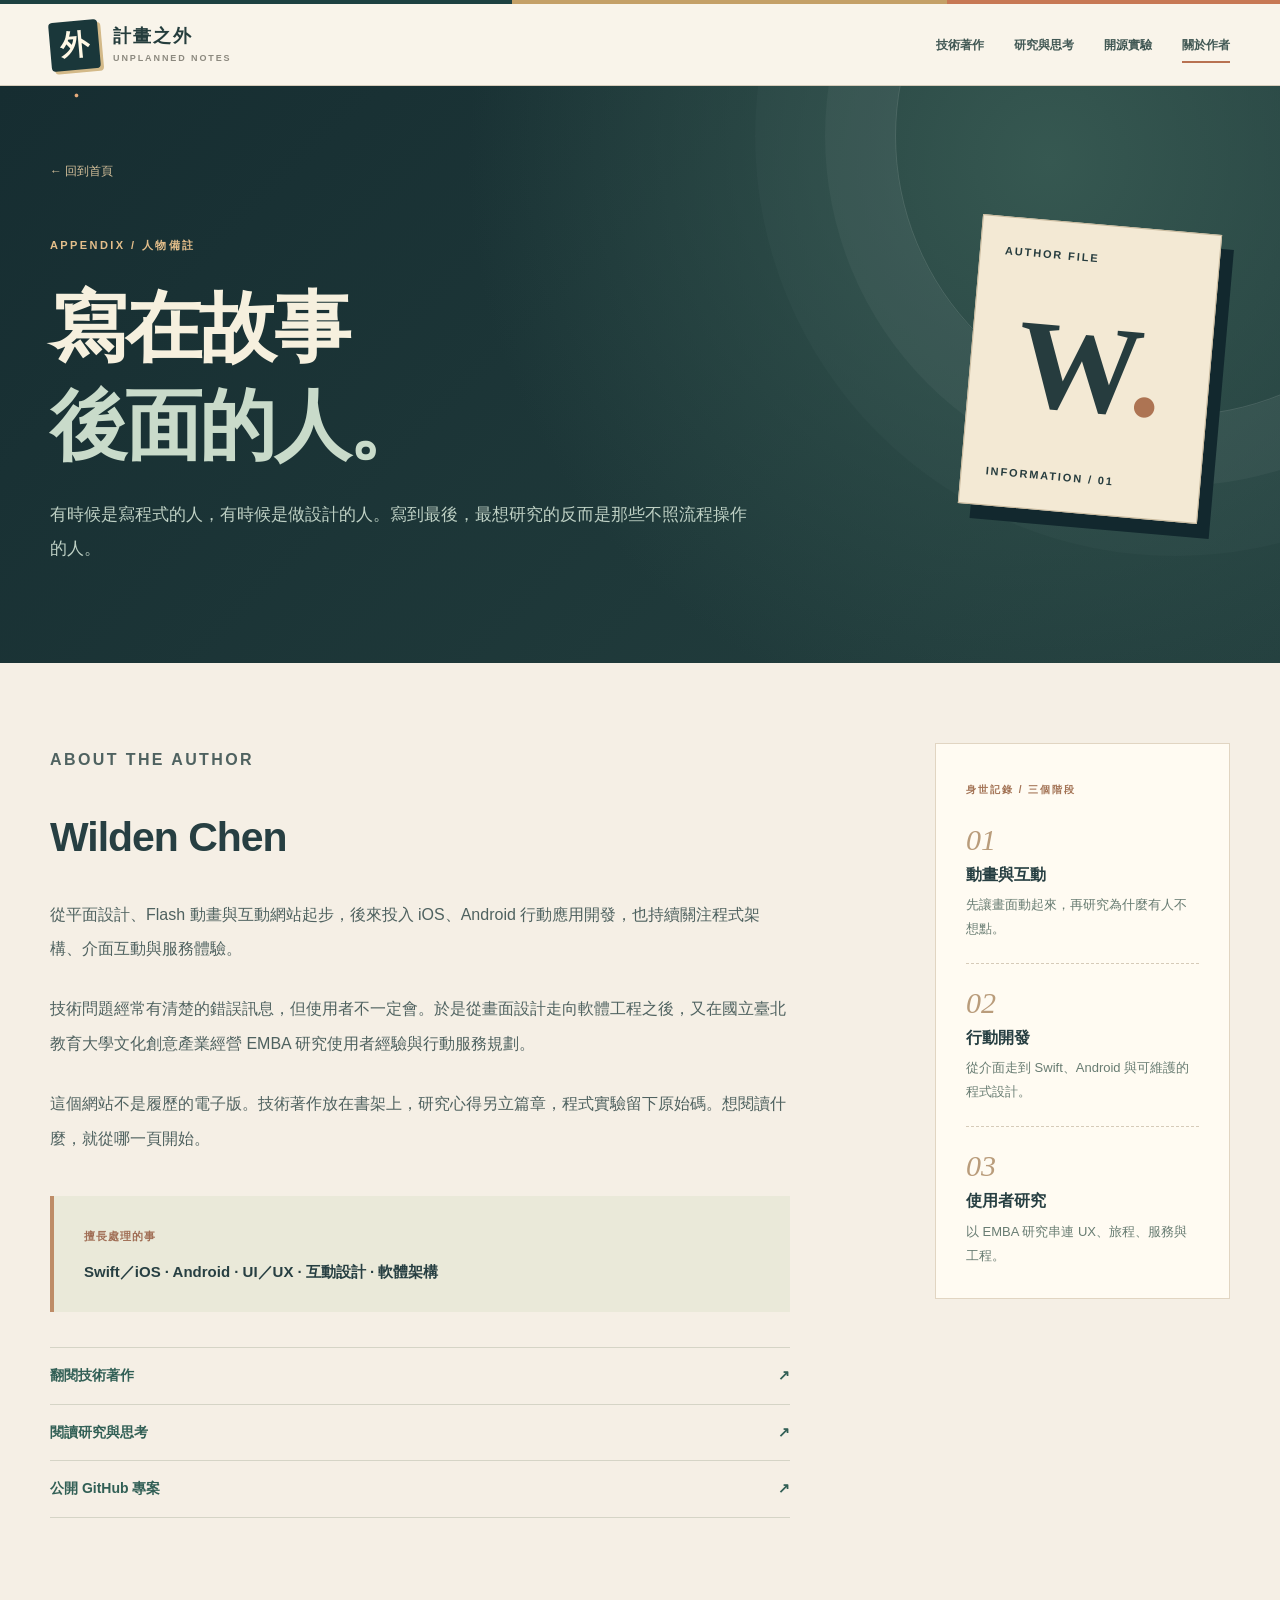
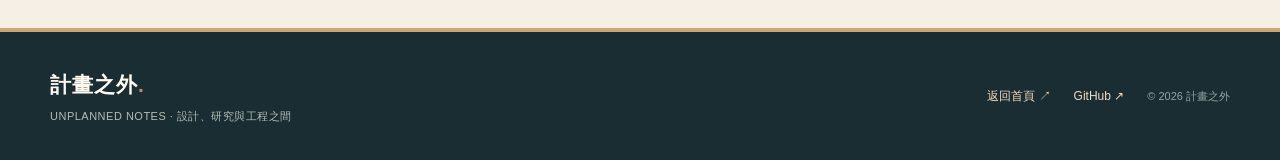
==== about/index.html @ 87dba8fc "feat: make site a content-first publication with separate about page" ====
<!doctype html>
<html lang="zh-Hant">
<head>
  <meta charset="utf-8">
  <meta name="viewport" content="width=device-width, initial-scale=1">
  <meta name="color-scheme" content="light">
  <meta name="theme-color" content="#15262f">
  <meta name="description" content="關於《計畫之外》的作者：從平面與互動設計走到 iOS／Android 開發，再走進 UX 與服務設計。">
  <meta property="og:type" content="article">
  <meta property="og:title" content="關於作者｜計畫之外">
  <meta property="og:description" content="從動畫、互動設計到行動開發。寫下技術與研究的人，偶爾也被需求反覆教做人。">
  <meta property="og:url" content="https://apps-dev.tech/about/">
  <link rel="canonical" href="https://apps-dev.tech/about/">
  <link rel="icon" type="image/svg+xml" href="/favicon.svg">
  <link rel="stylesheet" href="/styles.css">
  <link rel="stylesheet" href="/site-shell.css">
  <link rel="stylesheet" href="/about.css">
  <title>關於作者｜計畫之外</title>
</head>
<body class="about-page">
  <a class="skip-link" href="#main">跳至主要內容</a>
  <header class="site-header">
    <div class="container header-inner">
      <a class="brand" href="/" aria-label="計畫之外，返回首頁">
        <span class="brand-symbol" aria-hidden="true">外<span>.</span></span>
        <span class="brand-name">計畫之外<small>UNPLANNED NOTES</small></span>
      </a>
      <nav class="site-nav" aria-label="主要導覽">
        <a href="/#books">技術著作</a>
        <a href="/#research">研究與思考</a>
        <a href="/#projects">開源實驗</a>
        <a href="/about/" aria-current="page">關於作者</a>
      </nav>
    </div>
  </header>
  <main id="main">
    <section class="about-cover">
      <div class="container about-cover-layout">
        <div class="about-cover-text">
          <a class="about-back" href="/">← 回到首頁</a>
          <p class="about-kicker">APPENDIX / 人物備註</p>
          <h1>寫在故事<br><span>後面的人。</span></h1>
          <p class="about-deck">有時候是寫程式的人，有時候是做設計的人。寫到最後，最想研究的反而是那些不照流程操作的人。</p>
        </div>
        <div class="about-file" aria-hidden="true"><span>AUTHOR FILE</span><strong>W<span>.</span></strong><small>INFORMATION / 01</small></div>
      </div>
    </section>
    <section class="about-main container">
      <article class="about-prose">
        <p class="about-eyebrow">ABOUT THE AUTHOR</p>
        <h2>Wilden Chen</h2>
        <p>從平面設計、Flash 動畫與互動網站起步，後來投入 iOS、Android 行動應用開發，也持續關注程式架構、介面互動與服務體驗。</p>
        <p>技術問題經常有清楚的錯誤訊息，但使用者不一定會。於是從畫面設計走向軟體工程之後，又在國立臺北教育大學文化創意產業經營 EMBA 研究使用者經驗與行動服務規劃。</p>
        <p>這個網站不是履歷的電子版。技術著作放在書架上，研究心得另立篇章，程式實驗留下原始碼。想閱讀什麼，就從哪一頁開始。</p>
        <div class="about-signature"><span>擅長處理的事</span><p>Swift／iOS · Android · UI／UX · 互動設計 · 軟體架構</p></div>
        <div class="about-links">
          <a href="/#books">翻閱技術著作 <span aria-hidden="true">↗</span></a>
          <a href="/research/">閱讀研究與思考 <span aria-hidden="true">↗</span></a>
          <a href="https://github.com/WildenChen" target="_blank" rel="noopener noreferrer">公開 GitHub 專案 <span aria-hidden="true">↗</span></a>
        </div>
      </article>
      <aside class="about-marginalia">
        <span>身世記錄 / 三個階段</span>
        <div><b>01</b><strong>動畫與互動</strong><p>先讓畫面動起來，再研究為什麼有人不想點。</p></div>
        <div><b>02</b><strong>行動開發</strong><p>從介面走到 Swift、Android 與可維護的程式設計。</p></div>
        <div><b>03</b><strong>使用者研究</strong><p>以 EMBA 研究串連 UX、旅程、服務與工程。</p></div>
      </aside>
    </section>
  </main>
  <footer class="footer">
    <div class="container footer-inner">
      <div><strong>計畫之外<span class="period">.</span></strong><p>UNPLANNED NOTES · 設計、研究與工程之間</p></div>
      <div class="footer-right"><a href="/">返回首頁 ↗</a><a href="https://github.com/WildenChen" target="_blank" rel="noopener noreferrer">GitHub ↗</a><span>© 2026 計畫之外</span></div>
    </div>
  </footer>
</body>
</html>
---- styles.css ----
:root{
  --ink:#17252a;--ink-soft:#405158;--muted:#66747b;--page:#f7f6f2;--paper:#fffefa;
  --line:#e1e2df;--teal:#225d5c;--teal-bright:#a5dcc6;--gold:#dfb581;
  --dark:#15262f;--dark-2:#1c323b;--wrap:1180px;
}
*,*::before,*::after{box-sizing:border-box}
html{scroll-behavior:smooth;scroll-padding-top:110px}
body{margin:0;background:var(--page);color:var(--ink);font-family:-apple-system,BlinkMacSystemFont,"Segoe UI","Noto Sans TC","PingFang TC","Microsoft JhengHei",sans-serif;-webkit-font-smoothing:antialiased;line-height:1.7}
a{color:inherit;text-decoration:none}
a:focus-visible{outline:3px solid #2f9b88;outline-offset:4px;border-radius:3px}
.container{width:min(var(--wrap),calc(100% - 88px));margin-inline:auto}
.skip-link{position:absolute;left:-9999px;top:10px;padding:8px 14px;background:white;z-index:99}
.skip-link:focus{left:10px}
.site-header{height:88px;background:#fffefa;border-bottom:1px solid #e8e8e4;position:relative;z-index:10}
.header-inner{height:100%;display:flex;align-items:center;justify-content:space-between;gap:24px}
.brand{display:inline-flex;align-items:center;gap:13px}
.brand-symbol{width:48px;height:48px;background:var(--dark);color:white;display:grid;place-items:center;border-radius:9px;font-family:Georgia,serif;font-size:28px;font-weight:700;letter-spacing:-3px;padding-right:4px}
.brand-symbol span,.period{color:#bb9160}
.brand-name{font-weight:750;font-size:17px;letter-spacing:-.35px;line-height:1.2;white-space:nowrap}
.brand-name small{display:block;font-size:9px;color:#82908d;letter-spacing:2px;margin-top:6px;font-weight:750}
.site-nav{display:flex;align-items:center;gap:35px;color:#425157;font-size:13px;font-weight:650}
.site-nav>a:not(.nav-github):hover{color:#177a68}
.nav-github{border:1px solid #d6dddb;border-radius:999px;padding:10px 17px;transition:background .2s,border-color .2s}
.nav-github:hover{border-color:var(--teal);background:#f0f8f3}
.nav-github span{padding-left:7px}
.hero{position:relative;background:var(--dark);color:white;overflow:hidden}
.hero-grid{position:absolute;inset:0;opacity:.2;background-image:linear-gradient(rgba(198,215,205,.13) 1px,transparent 1px),linear-gradient(90deg,rgba(198,215,205,.13) 1px,transparent 1px);background-size:70px 70px;mask-image:linear-gradient(90deg,transparent 10%,#000 100%);pointer-events:none}
.hero-content{min-height:600px;display:grid;grid-template-columns:1.1fr .9fr;align-items:center;gap:6%;position:relative;padding-block:78px 65px}
.hero-copy{position:relative;z-index:2}
.eyebrow,.section-kicker{font-size:11px;font-weight:800;letter-spacing:2.7px;margin:0}
.eyebrow{color:var(--teal-bright);display:flex;gap:14px;align-items:center}
.eyebrow-line{display:block;width:28px;height:1px;background:var(--teal-bright)}
.hero h1{font-size:clamp(38px,4.45vw,64px);line-height:1.35;letter-spacing:-2.2px;font-weight:750;margin:30px 0 22px;white-space:nowrap}
.hero h1 em{font-style:normal;color:var(--teal-bright)}
.hero-intro{max-width:530px;font-size:16px;line-height:2;color:#b8c9cb;margin:0}
.hero-actions{display:flex;align-items:center;gap:14px;margin-top:35px}
.button{display:inline-flex;align-items:center;justify-content:center;gap:22px;padding:14px 23px;min-height:52px;font-size:13px;font-weight:750;border:1px solid transparent;transition:transform .2s,background .2s,box-shadow .2s}
.button:hover{transform:translateY(-2px)}
.button-primary{background:#d5ecdc;color:#173b3b}
.button-primary:hover{background:#ecf6ec;box-shadow:0 8px 20px #0003}
.button-outline{border-color:#607980;color:#f0f5f2}
.button-outline:hover{background:#ffffff16}
.hero-tech{font-size:11px;color:#92a6aa;margin-top:42px;letter-spacing:.2px}
.hero-tech span{padding-inline:9px;color:#688086}
.hero-art{height:100%;display:flex;align-items:center;justify-content:center;min-height:350px}
.art-frame{position:relative;width:min(100%,405px);aspect-ratio:1/1.05;border:1px solid #5b7177;background:radial-gradient(circle at 64% 37%,#315058 0,transparent 53%),linear-gradient(145deg,#243c43,#182c34 60%,#10232b);display:grid;place-items:center;transform:rotate(3deg);box-shadow:0 35px 70px #0b151a70}
.art-frame::after{content:"";position:absolute;inset:15px;border:1px solid #72908d36}
.art-corner{position:absolute;width:21px;height:21px;border-color:#d9bd8b;z-index:2}
.art-corner-tl{left:-5px;top:-5px;border-left:2px solid;border-top:2px solid}
.art-corner-br{right:-5px;bottom:-5px;border-right:2px solid;border-bottom:2px solid}
.art-rings{position:absolute;width:270px;aspect-ratio:1;border:1px solid #b0c2b522;border-radius:50%;box-shadow:0 0 0 39px #b0c2b50d,0 0 0 79px #b0c2b505}
.art-code{position:relative;z-index:3;width:70%;display:flex;flex-direction:column;align-items:flex-start}
.art-label{font-size:9px;letter-spacing:2px;color:#a4bfb8}
.art-big{font-family:Georgia,"Times New Roman",serif;font-size:clamp(36px,4vw,57px);font-weight:700;line-height:1.08;letter-spacing:-2px;margin-block:27px;color:#f8f1de}
.art-big i{font-size:.43em;color:#d7ae82;font-weight:400;letter-spacing:0}
.art-bottom{font-size:9px;letter-spacing:3px;color:#9eb4b2}
.art-orbit{position:absolute;width:11px;height:11px;background:#a8d8bf;border-radius:50%}
.art-orbit-one{top:20%;right:16%}
.art-orbit-two{bottom:20%;left:13%;width:6px;height:6px;background:#c9ac7e}
.hero-bottom{position:relative;display:flex;align-items:center;justify-content:space-between;border-top:1px solid #ffffff1b;color:#81999c;padding:16px 0;font-size:10px;letter-spacing:2px;font-weight:700}
.section{padding-block:94px 106px}
.section-heading{display:flex;align-items:end;justify-content:space-between;gap:55px;margin-bottom:38px}
.section-kicker{color:#3d7970}
.section-heading h2{font-size:clamp(32px,3.5vw,46px);line-height:1.2;letter-spacing:-1.3px;margin:14px 0 0}
.section-description{max-width:425px;margin:0;color:#64747a;font-size:14px;line-height:1.9}
.book-grid{display:grid;grid-template-columns:1fr 1fr;gap:24px}
.book-card{display:grid;grid-template-columns:46% 1fr;gap:24px;align-items:center;border:1px solid #e1e4df;background:var(--paper);padding:26px;min-height:335px;transition:border .2s,transform .2s,box-shadow .2s}
.book-card:hover{border-color:#bcc9c2;transform:translateY(-3px);box-shadow:0 15px 35px #17252a0b}
.book-cover{min-height:277px;height:100%;position:relative;overflow:hidden;padding:19px;display:flex;flex-direction:column;align-items:flex-start;box-shadow:10px 12px 20px #17252a1d;border-radius:2px}
.cover-swift{background:linear-gradient(145deg,#273e49 4%,#152a35 85%);color:#f5e8ca}
.cover-patterns{background:linear-gradient(125deg,#d9c8ab,#f0e2c8 65%,#b6a181);color:#263c3b}
.cover-index,.cover-foot{position:relative;z-index:2;font-size:8px;letter-spacing:1.3px;font-weight:800}
.cover-title-en{position:relative;z-index:2;margin-top:auto;font-family:Georgia,serif;font-size:clamp(28px,3vw,43px);font-weight:700;line-height:1}
.cover-title-en-small{font-size:clamp(24px,2.3vw,34px);line-height:1.13}
.cover-title-zh{position:relative;z-index:2;font-size:16px;font-weight:750;margin:8px 0 23px}
.cover-foot{margin-top:auto;font-size:7px;opacity:.77}
.cover-sphere{position:absolute;width:200px;height:200px;border-radius:50%;right:-80px;top:48px;border:35px solid #b9d9ca44;box-shadow:0 0 0 24px #c7e4cc14}
.cover-pattern-grid{position:absolute;inset:-40px;opacity:.22;background:repeating-linear-gradient(45deg,transparent 0 34px,#48645c 35px 37px,transparent 38px 60px),repeating-linear-gradient(-45deg,transparent 0 34px,#48645c 35px 37px,transparent 38px 60px)}
.book-info{min-width:0;align-self:center}
.book-category{color:#487b71;font-size:10px;font-weight:800;letter-spacing:1.4px}
.book-info h3{font-size:clamp(21px,2vw,28px);line-height:1.35;letter-spacing:-.5px;margin:14px 0}
.book-info p{font-size:13px;line-height:1.95;color:#637177;margin:0 0 23px}
.text-link{display:inline-flex;align-items:center;gap:8px;color:#236f62;font-size:12px;font-weight:800;border-bottom:1px solid #9cc9bb;padding-bottom:6px}
.text-link:hover{color:#0b5445}
.book-note{color:#87908f;font-size:12px;margin:20px 0 0}
.book-note span{margin-right:6px}
.projects-section{background:#ecefea;border-top:1px solid #e2e7e2}
.project-grid{display:grid;grid-template-columns:repeat(3,1fr);gap:18px}
.project-card{min-height:295px;display:flex;flex-direction:column;justify-content:space-between;padding:29px;background:#fffefa;border:1px solid #dfe6df;transition:transform .2s,border-color .2s}
.project-card:hover{transform:translateY(-3px);border-color:#a5bbb1}
.project-top{display:flex;justify-content:space-between;align-items:center;gap:12px}
.project-num{color:#bcc6c3;font:italic 27px Georgia,serif}
.project-tag{color:#548277;border:1px solid #cedcd5;padding:5px 9px;font-size:9px;letter-spacing:1px;font-weight:750;white-space:nowrap}
.project-card h3{font-size:22px;line-height:1.28;margin:17px 0 8px;letter-spacing:-.3px}
.project-card p{color:#6b797c;font-size:13px;line-height:1.9;margin:0}
.project-link{border-top:1px solid #e6ebe5;padding-top:16px;display:flex;justify-content:space-between;align-items:center;font-size:11px;letter-spacing:1px;font-weight:800;color:#277265}
.project-link span{font-size:18px}
.project-link:hover{color:#123f38}
.more-projects{margin-top:35px;border-top:1px solid #cbd7d0}
.more-projects-heading{display:flex;justify-content:space-between;align-items:baseline;gap:15px;padding:19px 0}
.more-projects h3{font-size:15px;margin:0}
.more-projects-heading span{font-size:9px;letter-spacing:1.5px;color:#96a29b;font-weight:700}
.more-links{display:grid;grid-template-columns:1fr 1fr;gap:0 32px}
.more-links a{display:flex;align-items:center;justify-content:space-between;gap:12px;padding:15px 2px;border-top:1px solid #d5ddd6;color:#526761;font-size:13px;transition:color .2s}
.more-links a:hover{color:#0d6755}
.more-links span{color:#498f7a}
.all-projects{margin-top:30px}
.button-dark{background:var(--dark);color:white}
.button-dark:hover{background:#29474b}
.footer{background:#15262f;color:#fff;padding-block:35px}
.footer-inner{display:flex;align-items:center;justify-content:space-between;gap:20px}
.footer strong{font-size:19px}
.footer p{color:#8fa7a6;font-size:11px;letter-spacing:.5px;margin:4px 0 0}
.footer-right{display:flex;align-items:center;gap:30px;font-size:11px;color:#8fa7a6}
.footer-right a{color:#e6f0e9;font-size:12px}
.footer-right a:hover{color:var(--teal-bright)}
@media(max-width:1050px){
  .container{width:min(var(--wrap),calc(100% - 56px))}
  .hero-content{gap:3%}.hero h1{font-size:clamp(33px,4.3vw,50px)}
  .book-card{gap:17px;padding:20px;grid-template-columns:43% 1fr}
  .book-cover{min-height:252px;padding:15px}
}
@media(max-width:760px){
  .site-header{height:auto}.header-inner{padding-block:15px;flex-wrap:wrap;gap:15px}
  .site-nav{width:100%;gap:25px;justify-content:space-between;font-size:12px}
  .nav-github{padding:6px 11px}
  .hero-content{grid-template-columns:1fr;gap:15px;min-height:0;padding-block:65px 47px}
  .hero h1{white-space:normal;font-size:clamp(33px,6.4vw,51px);letter-spacing:-1.2px}
  .hero-art{display:none}
  .hero-intro{font-size:15px}.hero-bottom{font-size:9px}
  .section{padding-block:65px 75px}
  .section-heading{display:block;margin-bottom:28px}
  .section-description{margin-top:20px}
  .book-grid{grid-template-columns:1fr}
  .book-card{grid-template-columns:40% 1fr}
  .book-cover{min-height:245px}
  .project-grid{grid-template-columns:1fr;gap:13px}
  .project-card{min-height:230px}
}
@media(max-width:470px){
  .container{width:calc(100% - 36px)}
  .brand-symbol{width:42px;height:42px}
  .site-nav{gap:9px;font-size:11px}.nav-github span{padding-left:1px}
  .hero-actions{flex-direction:column;align-items:stretch}
  .hero-tech{font-size:10px;line-height:2}
  .hero-bottom{gap:12px;font-size:8px;letter-spacing:1px}
  .book-card{grid-template-columns:1fr;gap:20px}
  .book-cover{height:270px;min-height:270px;max-width:270px;width:100%;margin-inline:auto}
  .book-info h3{margin:9px 0}.book-info p{margin-bottom:16px}
  .cover-title-en{font-size:39px}
  .more-links{grid-template-columns:1fr}
  .more-projects-heading span{display:none}
  .footer-inner{align-items:flex-start;flex-direction:column;gap:16px}
}
@media(prefers-reduced-motion:reduce){html{scroll-behavior:auto}*,*::before,*::after{transition:none!important}}


/* A concise, public cross-disciplinary profile, separate from books/projects. */
.journey-section{background:#fffefa;border-bottom:1px solid #e1e8e1}
.journey-grid{display:grid;grid-template-columns:repeat(3,minmax(0,1fr));gap:18px}
.journey-step{min-width:0;min-height:330px;display:flex;flex-direction:column;padding:27px;background:#f4f6f1;border:1px solid #e0e6dd;transition:transform .2s,border-color .2s,box-shadow .2s}
.journey-step:hover{transform:translateY(-3px);border-color:#a7bdb2;box-shadow:0 12px 28px #17252a0c}
.journey-step-top{display:flex;justify-content:space-between;align-items:center;gap:10px;font-size:10px;font-weight:800;letter-spacing:1.5px;color:#71877d}
.journey-step-top span:first-child{font-family:Georgia,serif;font-size:24px;font-style:italic;font-weight:400;color:#789d8c}
.journey-mark{position:relative;display:flex;align-items:center;justify-content:center;height:70px;width:92px;margin:24px 0 11px}
.journey-mark-visual span{position:absolute;width:44px;height:44px;border:1.5px solid #487e77;transform:rotate(35deg)}
.journey-mark-visual span:nth-child(2){transform:translateX(14px) rotate(35deg);border-color:#b99b6e}
.journey-mark-visual span:nth-child(3){transform:translateX(27px) rotate(35deg);border-color:#a7c8b6}
.journey-mark-mobile span:first-child{width:42px;height:63px;border:2px solid #487e77;border-radius:9px}
.journey-mark-mobile span:last-child{width:18px;height:3px;background:#b99b6e;position:absolute;bottom:8px;left:37px;border-radius:4px}
.journey-mark-ux span{width:30px;height:30px;border:2px solid #3c7f77;border-radius:50%;position:absolute;left:0}
.journey-mark-ux span:nth-child(2){left:26px;border-color:#b99b6e}
.journey-mark-ux span:nth-child(3){left:52px;border-color:#a3c4b0}
.journey-step h3{font-size:21px;line-height:1.4;margin:3px 0 10px;letter-spacing:-.3px}
.journey-step p{color:#647670;font-size:13px;line-height:1.9;margin:0}
.journey-research{display:flex;align-items:baseline;flex-wrap:wrap;gap:8px 19px;margin-top:19px;border-left:3px solid #618c7f;background:#eff3ec;padding:18px 21px}
.journey-research-label{font-size:10px;letter-spacing:1.7px;font-weight:800;color:#4d7f72}
.journey-research p{font-size:13px;font-weight:700;margin:0;color:#304e48}
.journey-research>span:last-child{font-size:11px;color:#71837b}
@media(max-width:800px){.journey-grid{grid-template-columns:1fr;gap:12px}.journey-step{min-height:0;padding:23px}.journey-mark{margin-block:13px}.journey-research{align-items:flex-start;flex-direction:column;gap:6px}}
---- site-shell.css ----
/* Shared masthead and imprint for 計畫之外. */
.site-header{height:86px;background:#f9f4ea;border-bottom:1px solid #d7cdbc;position:relative;z-index:10}
.site-header::before{content:"";height:4px;display:block;background:linear-gradient(90deg,#1d4141 0 40%,#c4a067 40% 74%,#c77854 74% 100%)}
.site-header .header-inner{height:82px}
.site-header .brand{gap:14px}
.site-header .brand-symbol{width:49px;height:49px;background:#1a373a;color:#fff8e5;border-radius:4px;transform:rotate(-5deg);display:grid;place-items:center;box-shadow:3px 3px 0 #d3b988;padding:0;font-family:"Noto Serif TC","Songti TC",Georgia,serif;font-weight:800;font-size:29px;letter-spacing:0}
.site-header .brand-symbol span{font-size:23px;color:#e8ac7c;margin-left:-5px}
.site-header .brand-name{font-size:18px;letter-spacing:2px;font-weight:850;color:#253d3d}
.site-header .brand-name small{font-size:9px;letter-spacing:1.9px;margin-top:6px;color:#8c897f}
.site-header .site-nav{gap:30px}
.site-header .site-nav a{position:relative;color:#415854;font-size:12px;white-space:nowrap;font-weight:750}
.site-header .site-nav a::after{content:"";position:absolute;left:0;bottom:-8px;width:0;height:2px;background:#b87151;transition:width .2s}
.site-header .site-nav a:hover::after,
.site-header .site-nav a[aria-current]::after{width:100%}
.site-header .site-nav a:hover{color:#9a6449}
.footer{background:#192d32;color:#fffaf1;border-top:4px solid #cba774}
.footer strong{font-size:21px;letter-spacing:1px}
.footer p{color:#b5bdb6}
.footer-right{gap:23px;flex-wrap:wrap}
.footer-right a{white-space:nowrap;color:#f0dbc0}
.footer-right a:hover{color:#fff}
@media(max-width:760px){
  .site-header{height:auto}
  .site-header .header-inner{height:auto;gap:14px;padding-block:16px 11px}
  .site-header .site-nav{width:100%;display:flex;justify-content:flex-start;gap:27px;flex-wrap:nowrap;overflow-x:auto;scrollbar-width:none;padding-bottom:8px}
  .site-header .site-nav::-webkit-scrollbar{display:none}
  .site-header .site-nav a{font-size:12px}
}
@media(max-width:470px){
  .site-header .site-nav{gap:17px}
  .site-header .brand-symbol{width:44px;height:44px;font-size:26px}
  .site-header .brand-name{font-size:16px}
  .footer-right{gap:15px}
}
---- about.css ----
body.about-page{background:#f5efe5;color:#273f42}
.about-cover{background:radial-gradient(circle at 82% 13%,#365851,transparent 50%),linear-gradient(135deg,#162d31,#24403f);color:#f6f0de;padding-block:70px 80px;position:relative;overflow:hidden}
.about-cover::after{content:"";position:absolute;pointer-events:none;border:1px solid #ffffff22;border-radius:50%;width:560px;aspect-ratio:1;right:-175px;top:-230px;box-shadow:0 0 0 70px #ffffff0a,0 0 0 140px #ffffff05}
.about-cover-layout{position:relative;z-index:1;display:grid;grid-template-columns:1fr 260px;align-items:center;gap:50px}
.about-back{display:inline-block;margin-bottom:44px;color:#d6c19b;font-size:12px}
.about-back:hover{color:#fff}
.about-kicker,.about-eyebrow{font-size:11px;letter-spacing:2.4px;font-weight:850;color:#e5bf8b}
.about-cover h1{font-size:clamp(47px,6vw,80px);line-height:1.28;letter-spacing:-2.4px;margin:23px 0}
.about-cover h1 span{color:#c9dbca}
.about-deck{max-width:700px;font-size:17px;line-height:2;color:#bed0c4}
.about-file{width:240px;height:290px;transform:rotate(5deg);background:#f3e9d4;color:#263c3e;border:1px solid #cabb9f;padding:24px;display:flex;flex-direction:column;justify-content:space-between;box-shadow:13px 14px 0 #12282e}
.about-file>span,.about-file small{font-size:11px;letter-spacing:1.9px;font-weight:800}
.about-file strong{font:900 126px Georgia,serif;line-height:1;text-align:center}
.about-file strong span{color:#ad7453}
.about-main{display:grid;grid-template-columns:minmax(0,1fr) 295px;gap:75px;padding-block:80px 110px}
.about-prose{max-width:740px}
.about-eyebrow{color:#a27052}
.about-prose h2{font-size:clamp(31px,3.2vw,46px);margin:14px 0 25px;letter-spacing:-1px}
.about-prose>p{font-size:16px;color:#4f6260;line-height:2.15;margin:0 0 26px}
.about-signature{background:#eae9d9;border-left:4px solid #be8c67;padding:25px 30px;margin-top:40px}
.about-signature>span{font-size:11px;letter-spacing:1px;font-weight:800;color:#a06e55}
.about-signature p{margin:10px 0 0;font-size:15px;font-weight:800;line-height:1.9}
.about-links{display:grid;margin-top:35px;border-top:1px solid #d5d4c6}
.about-links a{padding:16px 0;border-bottom:1px solid #d5d4c6;display:flex;justify-content:space-between;gap:20px;color:#315f55;font-size:14px;font-weight:800}
.about-links a:hover{color:#ae7254}
.about-marginalia{background:#fffbf2;border:1px solid #e1d5c2;padding:30px;align-self:start}
.about-marginalia>span{font-size:10px;font-weight:850;letter-spacing:2px;color:#a37355}
.about-marginalia>div{padding:22px 0;border-bottom:1px dashed #d6cbb9}
.about-marginalia>div:last-child{border-bottom:0;padding-bottom:0}
.about-marginalia b{display:block;font:italic 30px Georgia,serif;color:#b99c7b}
.about-marginalia strong{display:block;font-size:16px;margin:4px 0 5px}
.about-marginalia p{font-size:13px;line-height:1.85;color:#687c72;margin:0}
@media(max-width:800px){.about-cover-layout{grid-template-columns:1fr}.about-file{display:none}.about-main{grid-template-columns:1fr;gap:32px;padding-block:52px 80px}}
@media(max-width:470px){.about-cover{padding-block:45px 57px}.about-cover h1{font-size:47px}.about-cover .about-back{margin-bottom:30px}.about-deck{font-size:15px}.about-prose>p{font-size:14px}.about-signature{padding:20px}}
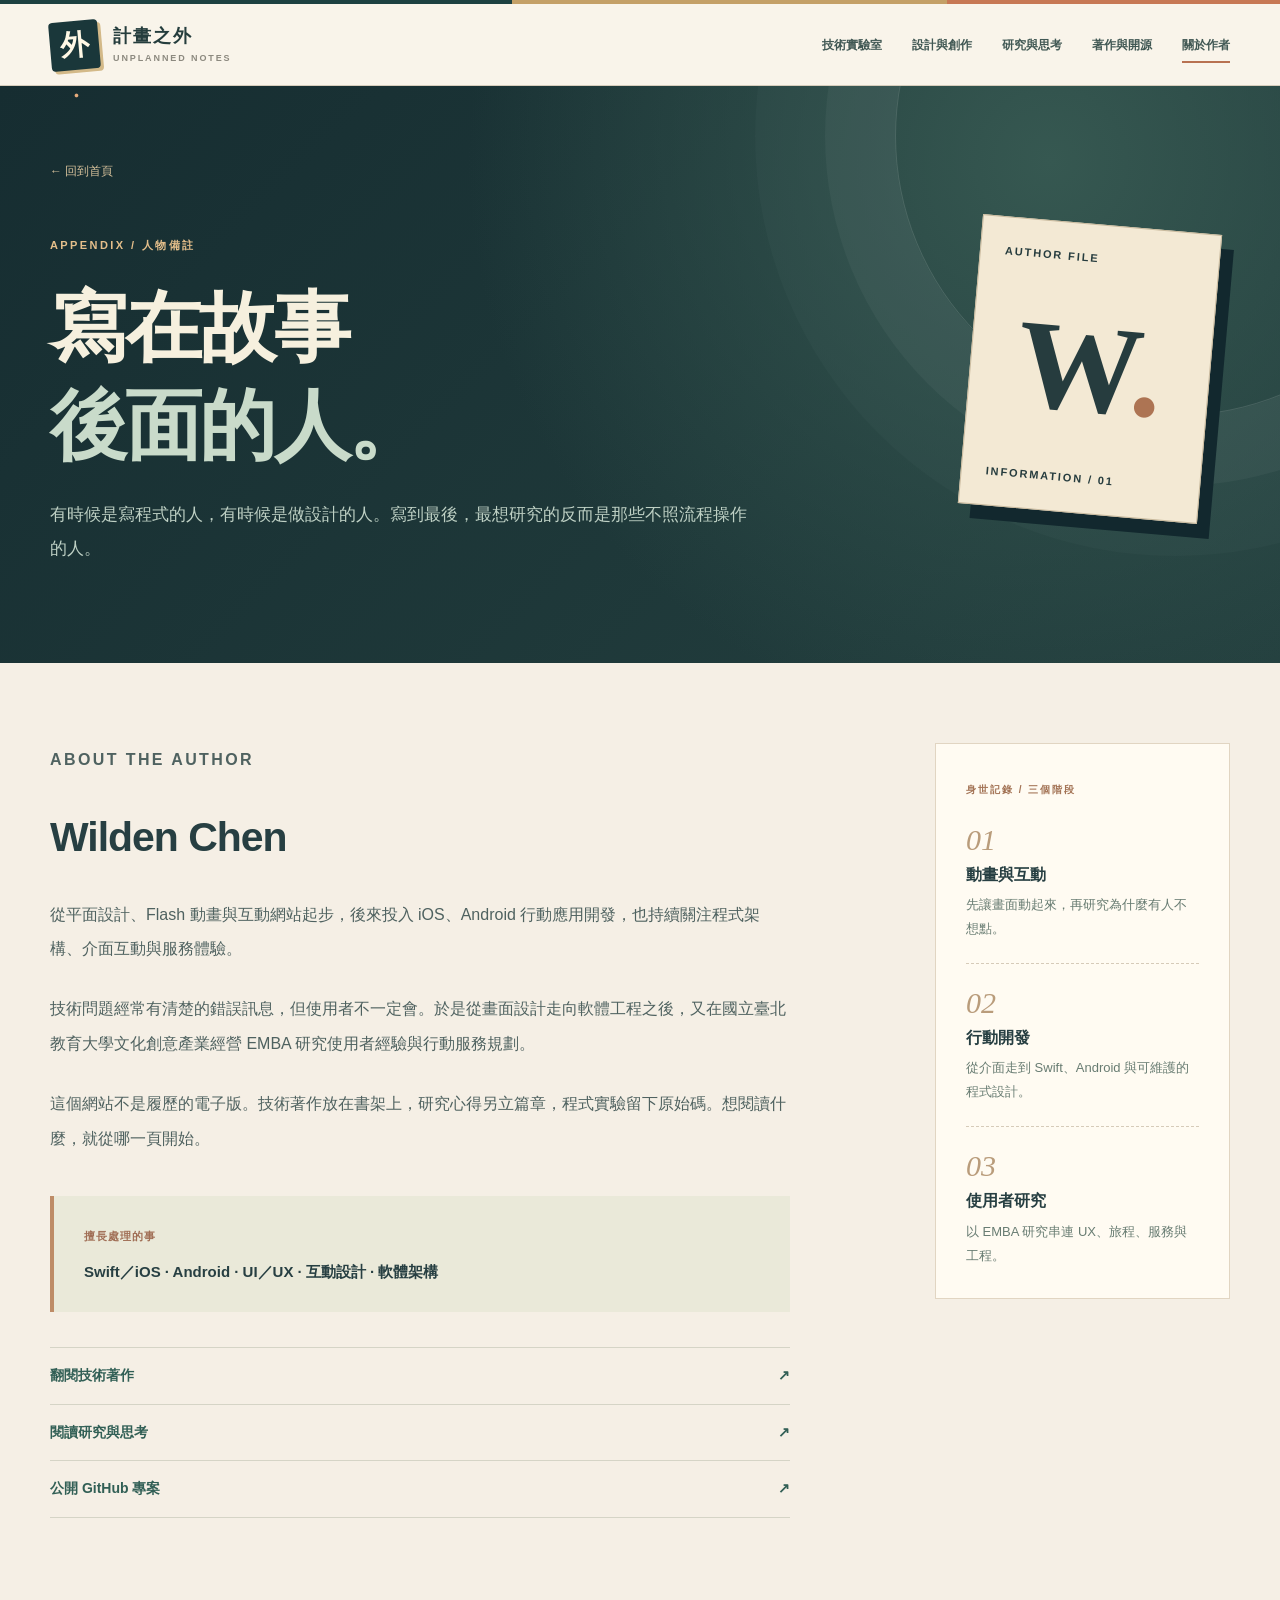
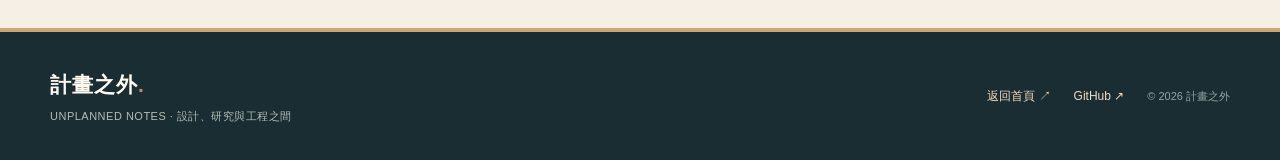
==== commit b482eed9: "feat: add engineering lab, creative design and multi-perspective story" ====
--- a/about/index.html
+++ b/about/index.html
@@ -26,9 +26,10 @@
         <span class="brand-name">計畫之外<small>UNPLANNED NOTES</small></span>
       </a>
       <nav class="site-nav" aria-label="主要導覽">
-        <a href="/#books">技術著作</a>
+        <a href="/#lab">技術實驗室</a>
+        <a href="/#design">設計與創作</a>
         <a href="/#research">研究與思考</a>
-        <a href="/#projects">開源實驗</a>
+        <a href="/#books">著作與開源</a>
         <a href="/about/" aria-current="page">關於作者</a>
       </nav>
     </div>
